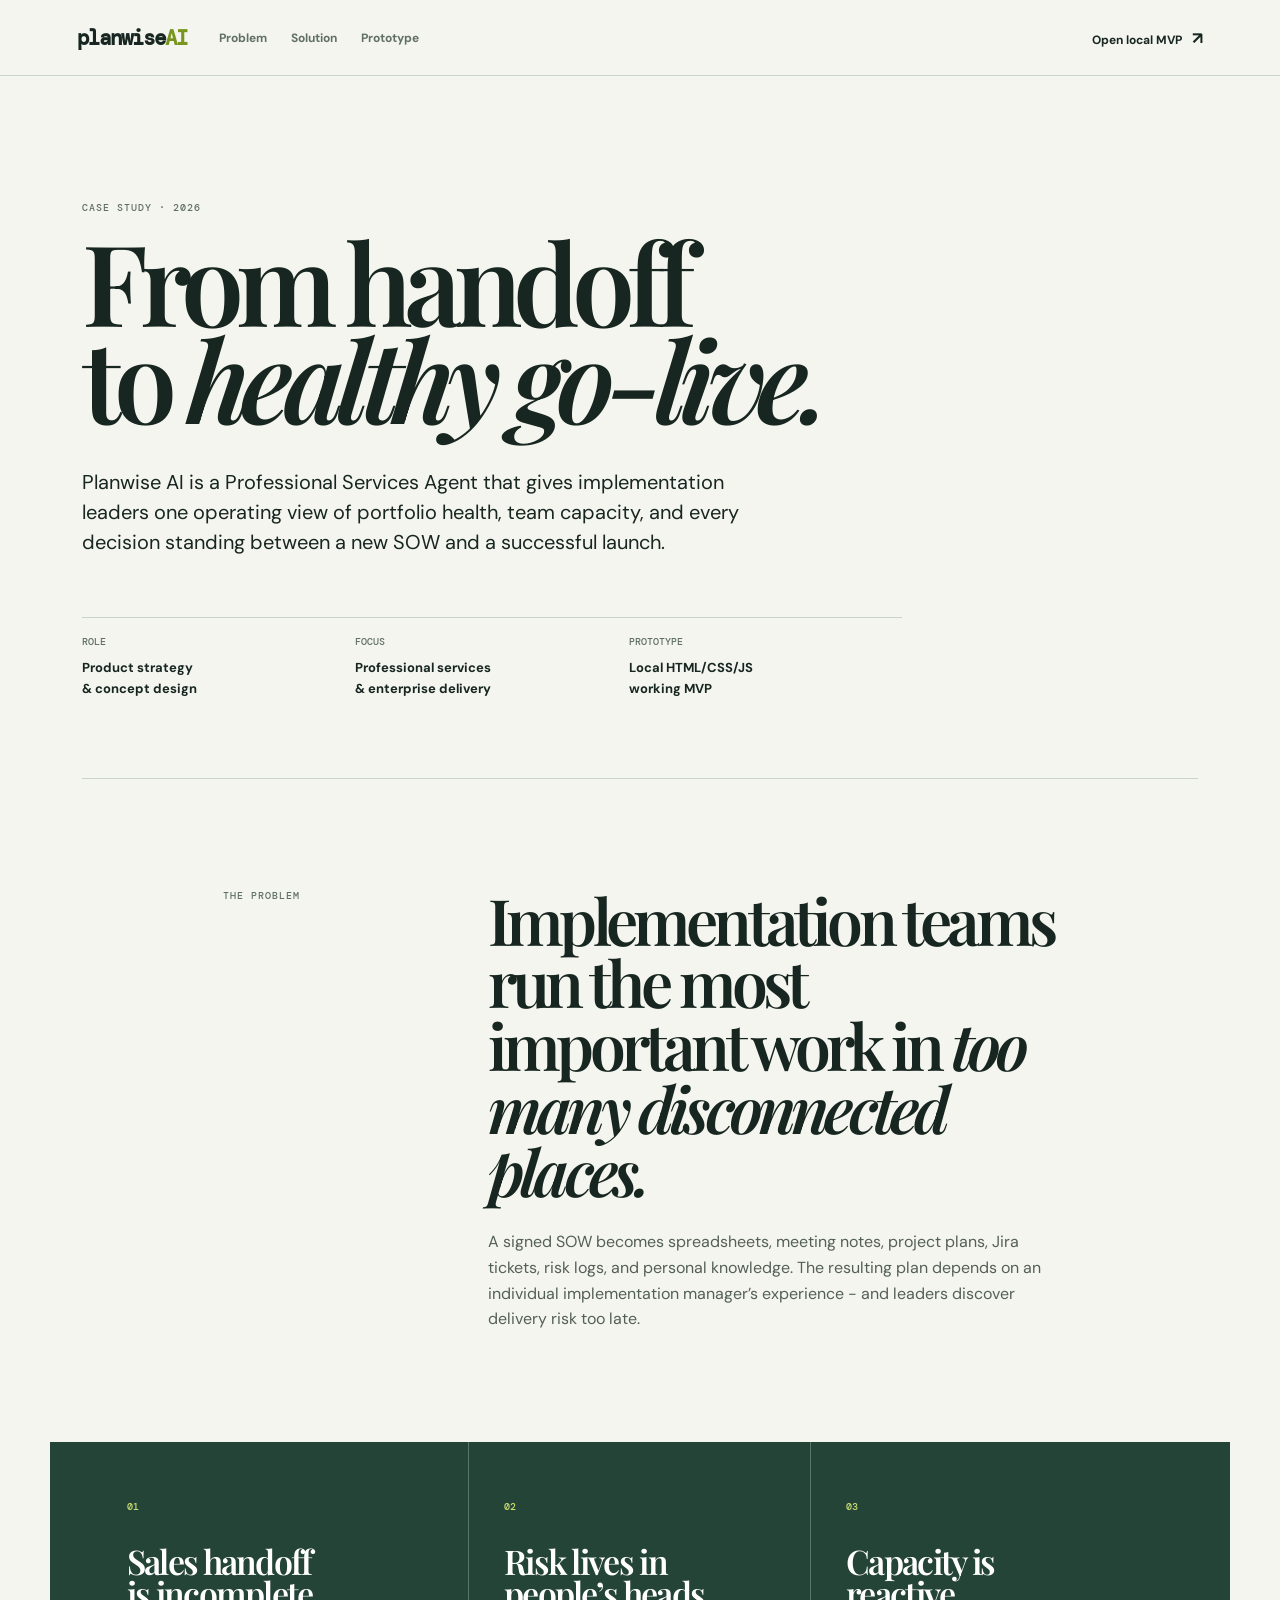
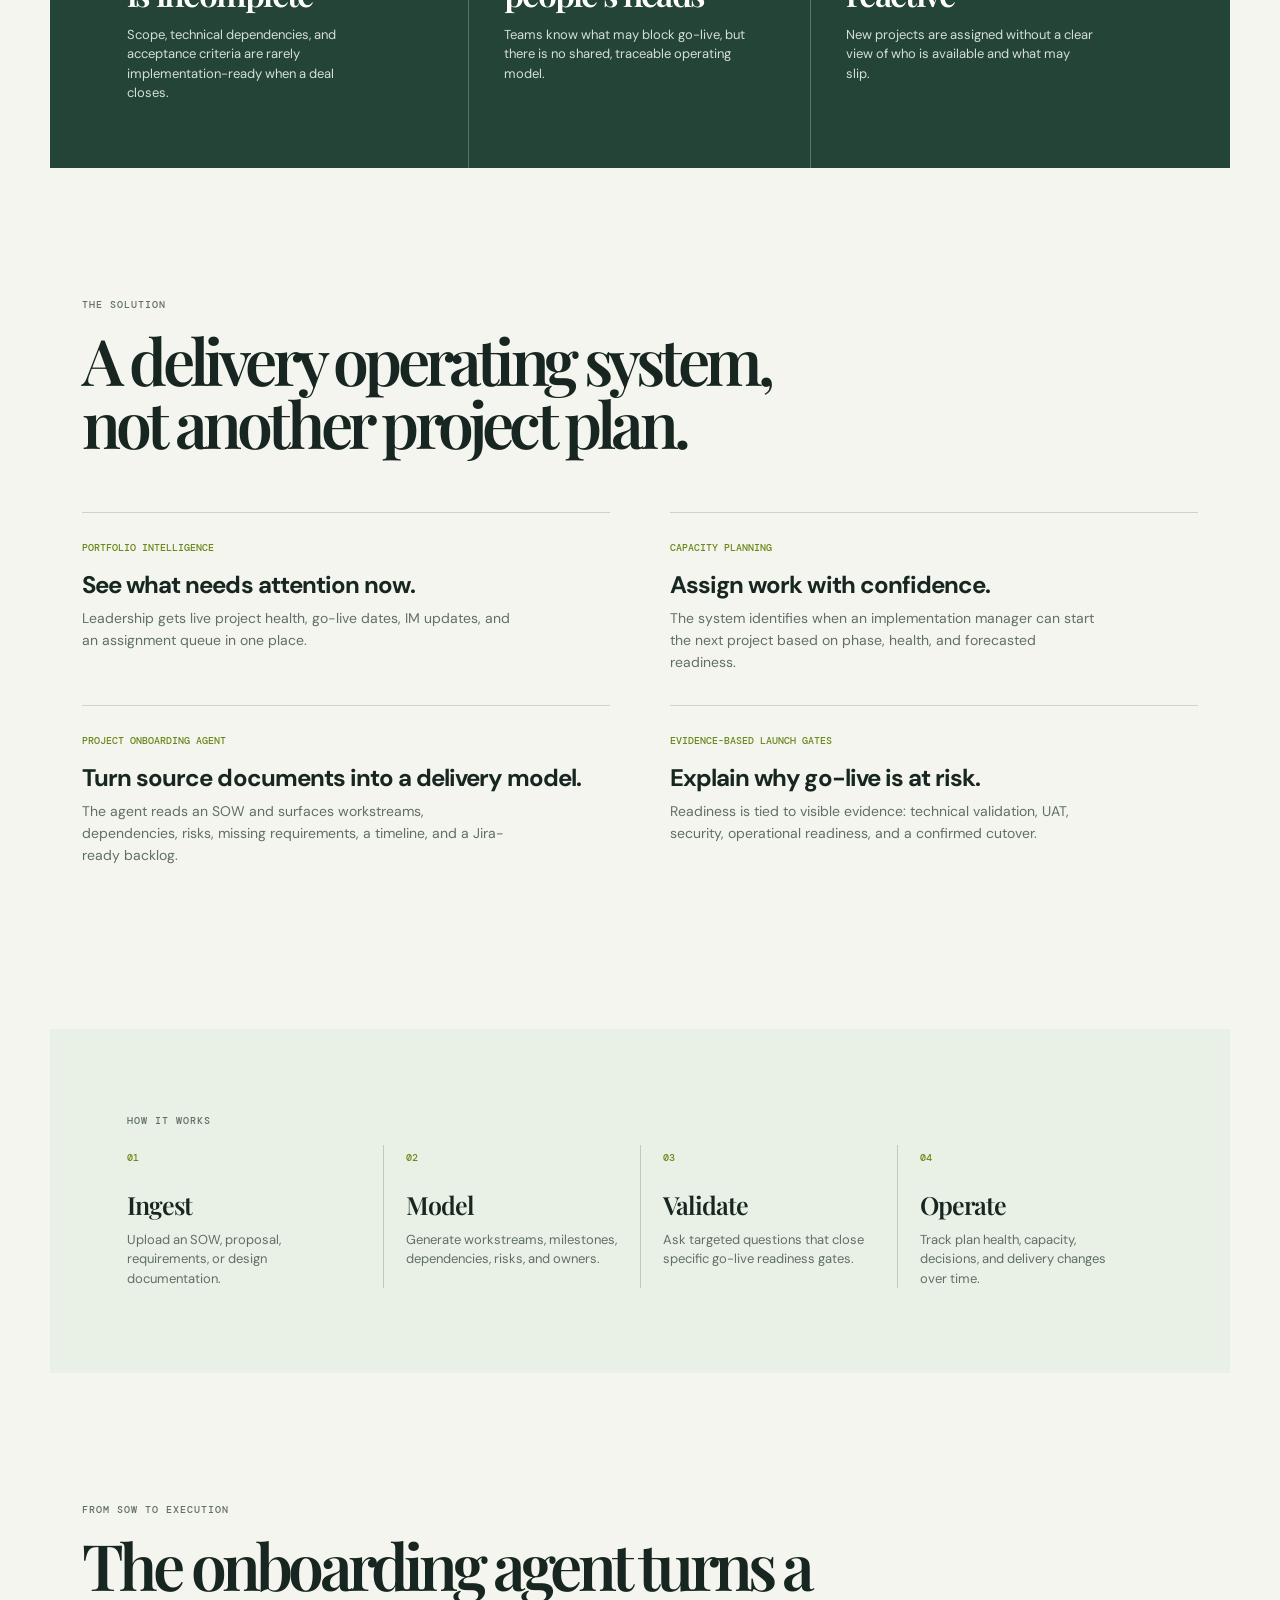
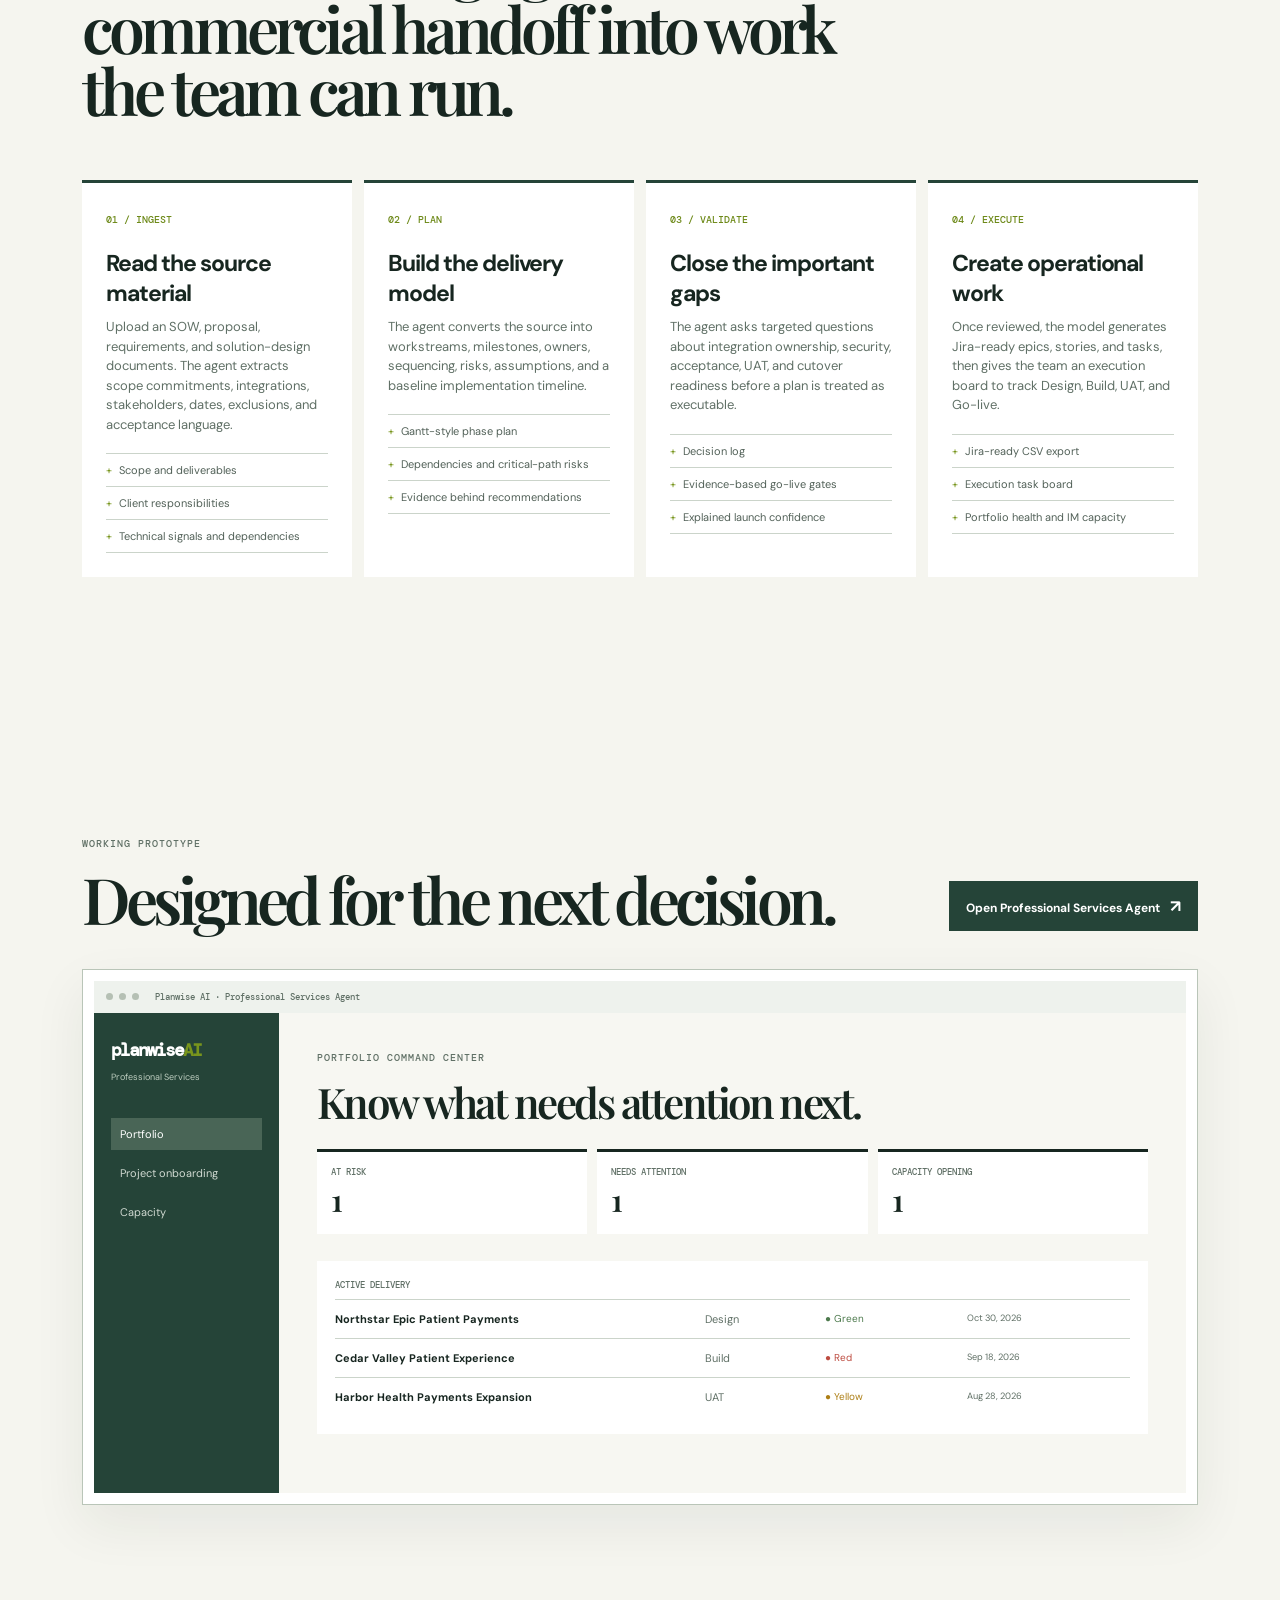
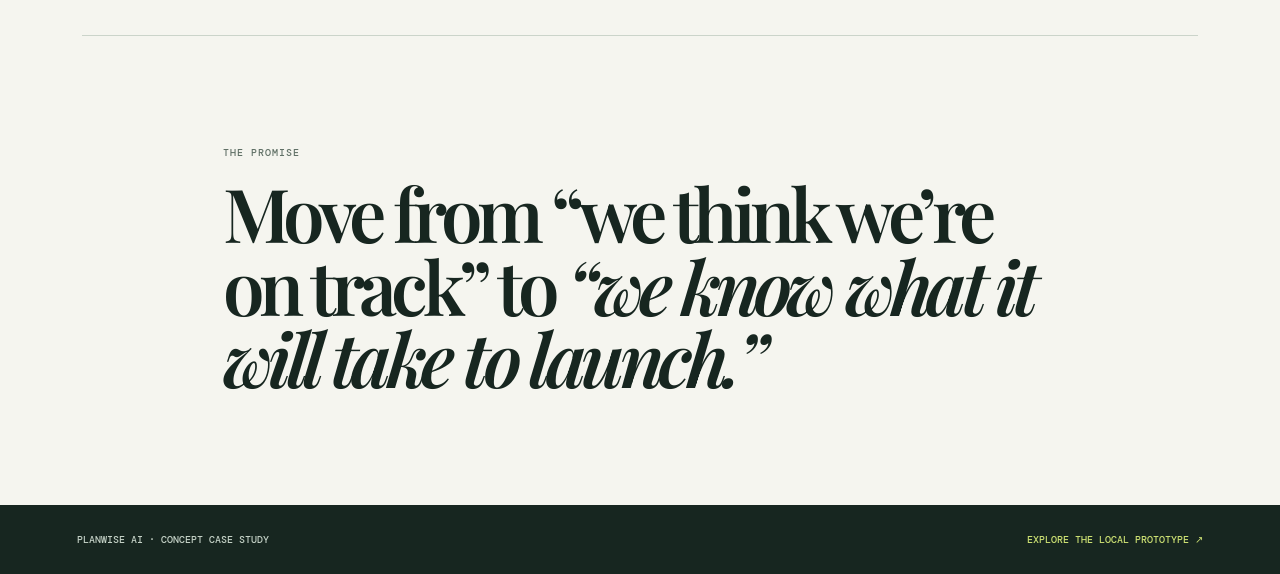
==== case-study.html @ 71d92f2e "Add Planwise AI case study" ====
<!doctype html>
<html lang="en">
<head>
  <meta charset="UTF-8">
  <meta name="viewport" content="width=device-width,initial-scale=1.0">
  <meta name="description" content="Case study: Planwise AI, a Professional Services Agent for implementation teams.">
  <title>Planwise AI | Professional Services Agent Case Study</title>
  <link rel="preconnect" href="https://fonts.googleapis.com">
  <link rel="preconnect" href="https://fonts.gstatic.com" crossorigin>
  <link href="https://fonts.googleapis.com/css2?family=DM+Mono:wght@400;500&family=DM+Sans:opsz,wght@9..40,400;9..40,500;9..40,600;9..40,700&family=Playfair+Display:ital,wght@0,600;0,700;1,600&display=swap" rel="stylesheet">
  <link rel="stylesheet" href="case-study.css">
  <style>
    .pipeline{padding:130px 0}.pipeline-grid{display:grid;grid-template-columns:repeat(4,1fr);gap:12px}.pipeline-grid article{background:#fff;padding:24px;border-top:3px solid var(--forest)}.pipeline-grid span{font:500 10px 'DM Mono',monospace;color:#6d8918;text-transform:uppercase}.pipeline-grid h3{font-size:23px;letter-spacing:-.045em;margin:20px 0 9px}.pipeline-grid p{font-size:13px;line-height:1.5;color:var(--muted);margin:0 0 19px}.pipeline-grid ul{list-style:none;padding:0;margin:0;border-top:1px solid var(--line)}.pipeline-grid li{font-size:11px;padding:9px 0;border-bottom:1px solid var(--line);color:#526158}.pipeline-grid li:before{content:'+';color:#78951d;margin-right:7px}@media(max-width:720px){.pipeline{padding:75px 0}.pipeline-grid{grid-template-columns:1fr}}
  </style>
</head>
<body>
  <header class="nav">
    <a class="brand" href="index.html">planwise<span>AI</span></a>
    <nav aria-label="Page navigation">
      <a href="#problem">Problem</a>
      <a href="#solution">Solution</a>
      <a href="#prototype">Prototype</a>
    </nav>
    <a class="app-link" href="index.html">Open local MVP <span>↗</span></a>
  </header>

  <main>
    <section class="hero">
      <p class="eyebrow">Case study · 2026</p>
      <h1>From handoff<br>to <em>healthy go-live.</em></h1>
      <p class="lede">Planwise AI is a Professional Services Agent that gives implementation leaders one operating view of portfolio health, team capacity, and every decision standing between a new SOW and a successful launch.</p>
      <div class="hero-meta">
        <div><span>Role</span><strong>Product strategy<br>&amp; concept design</strong></div>
        <div><span>Focus</span><strong>Professional services<br>&amp; enterprise delivery</strong></div>
        <div><span>Prototype</span><strong>Local HTML/CSS/JS<br>working MVP</strong></div>
      </div>
    </section>

    <section class="statement" id="problem">
      <p class="eyebrow">The problem</p>
      <div>
        <h2>Implementation teams run the most important work in <em>too many disconnected places.</em></h2>
        <p>A signed SOW becomes spreadsheets, meeting notes, project plans, Jira tickets, risk logs, and personal knowledge. The resulting plan depends on an individual implementation manager’s experience - and leaders discover delivery risk too late.</p>
      </div>
    </section>

    <section class="friction">
      <article><span>01</span><h3>Sales handoff<br>is incomplete</h3><p>Scope, technical dependencies, and acceptance criteria are rarely implementation-ready when a deal closes.</p></article>
      <article><span>02</span><h3>Risk lives in<br>people’s heads</h3><p>Teams know what may block go-live, but there is no shared, traceable operating model.</p></article>
      <article><span>03</span><h3>Capacity is<br>reactive</h3><p>New projects are assigned without a clear view of who is available and what may slip.</p></article>
    </section>

    <section class="solution" id="solution">
      <div class="section-title"><p class="eyebrow">The solution</p><h2>A delivery operating system, not another project plan.</h2></div>
      <div class="solution-grid">
        <article><span>Portfolio intelligence</span><h3>See what needs attention now.</h3><p>Leadership gets live project health, go-live dates, IM updates, and an assignment queue in one place.</p></article>
        <article><span>Capacity planning</span><h3>Assign work with confidence.</h3><p>The system identifies when an implementation manager can start the next project based on phase, health, and forecasted readiness.</p></article>
        <article><span>Project onboarding agent</span><h3>Turn source documents into a delivery model.</h3><p>The agent reads an SOW and surfaces workstreams, dependencies, risks, missing requirements, a timeline, and a Jira-ready backlog.</p></article>
        <article><span>Evidence-based launch gates</span><h3>Explain why go-live is at risk.</h3><p>Readiness is tied to visible evidence: technical validation, UAT, security, operational readiness, and a confirmed cutover.</p></article>
      </div>
    </section>

    <section class="flow">
      <p class="eyebrow">How it works</p>
      <div class="flow-steps">
        <div><b>01</b><h3>Ingest</h3><p>Upload an SOW, proposal, requirements, or design documentation.</p></div>
        <div><b>02</b><h3>Model</h3><p>Generate workstreams, milestones, dependencies, risks, and owners.</p></div>
        <div><b>03</b><h3>Validate</h3><p>Ask targeted questions that close specific go-live readiness gates.</p></div>
        <div><b>04</b><h3>Operate</h3><p>Track plan health, capacity, decisions, and delivery changes over time.</p></div>
      </div>
    </section>

    <section class="pipeline" id="planning">
      <div class="section-title"><p class="eyebrow">From SOW to execution</p><h2>The onboarding agent turns a commercial handoff into work the team can run.</h2></div>
      <div class="pipeline-grid">
        <article><span>01 / Ingest</span><h3>Read the source material</h3><p>Upload an SOW, proposal, requirements, and solution-design documents. The agent extracts scope commitments, integrations, stakeholders, dates, exclusions, and acceptance language.</p><ul><li>Scope and deliverables</li><li>Client responsibilities</li><li>Technical signals and dependencies</li></ul></article>
        <article><span>02 / Plan</span><h3>Build the delivery model</h3><p>The agent converts the source into workstreams, milestones, owners, sequencing, risks, assumptions, and a baseline implementation timeline.</p><ul><li>Gantt-style phase plan</li><li>Dependencies and critical-path risks</li><li>Evidence behind recommendations</li></ul></article>
        <article><span>03 / Validate</span><h3>Close the important gaps</h3><p>The agent asks targeted questions about integration ownership, security, acceptance, UAT, and cutover readiness before a plan is treated as executable.</p><ul><li>Decision log</li><li>Evidence-based go-live gates</li><li>Explained launch confidence</li></ul></article>
        <article><span>04 / Execute</span><h3>Create operational work</h3><p>Once reviewed, the model generates Jira-ready epics, stories, and tasks, then gives the team an execution board to track Design, Build, UAT, and Go-live.</p><ul><li>Jira-ready CSV export</li><li>Execution task board</li><li>Portfolio health and IM capacity</li></ul></article>
      </div>
    </section>

    <section class="prototype" id="prototype">
      <div class="prototype-top"><div><p class="eyebrow">Working prototype</p><h2>Designed for the next decision.</h2></div><a href="index.html">Open Professional Services Agent <span>↗</span></a></div>
      <div class="product-frame">
        <div class="frame-bar"><i></i><i></i><i></i><span>Planwise AI · Professional Services Agent</span></div>
        <div class="mock-app">
          <aside><b>planwise<span>AI</span></b><small>Professional Services</small><a class="selected">Portfolio</a><a>Project onboarding</a><a>Capacity</a></aside>
          <div class="mock-main">
            <p class="eyebrow">Portfolio command center</p><h3>Know what needs attention next.</h3>
            <div class="mock-stats"><div><span>At risk</span><strong>1</strong></div><div><span>Needs attention</span><strong>1</strong></div><div><span>Capacity opening</span><strong>1</strong></div></div>
            <div class="mock-table"><div class="table-label">Active delivery</div><div class="mock-row"><b>Northstar Epic Patient Payments</b><span>Design</span><em class="green">● Green</em><small>Oct 30, 2026</small></div><div class="mock-row"><b>Cedar Valley Patient Experience</b><span>Build</span><em class="red">● Red</em><small>Sep 18, 2026</small></div><div class="mock-row"><b>Harbor Health Payments Expansion</b><span>UAT</span><em class="yellow">● Yellow</em><small>Aug 28, 2026</small></div></div>
          </div>
        </div>
      </div>
    </section>

    <section class="outcome">
      <p class="eyebrow">The promise</p>
      <h2>Move from “we think we’re on track” to <em>“we know what it will take to launch.”</em></h2>
    </section>
  </main>

  <footer><span>Planwise AI · Concept case study</span><a href="index.html">Explore the local prototype ↗</a></footer>
</body>
</html>
---- case-study.css ----
:root{--ink:#172620;--forest:#254438;--lime:#cbdf72;--paper:#f5f5ef;--soft:#e6ede3;--line:#cbd4ca;--muted:#607066;--red:#bd4c41;--yellow:#ad7f16;--green:#4d7a4d}*{box-sizing:border-box}html{scroll-behavior:smooth}body{margin:0;background:var(--paper);color:var(--ink);font-family:'DM Sans',sans-serif}.nav{height:76px;padding:0 6vw;display:flex;align-items:center;border-bottom:1px solid var(--line);gap:32px}.brand{font:700 21px 'DM Mono',monospace;letter-spacing:-2px;color:var(--ink);text-decoration:none}.brand span,.mock-app aside b span{color:#78951d}.nav nav{display:flex;gap:24px}.nav nav a{font-size:12px;color:var(--muted);font-weight:700;text-decoration:none}.app-link{margin-left:auto;font-size:12px;font-weight:700;color:var(--ink);text-decoration:none}.app-link span,.prototype-top a span{font-size:17px;margin-left:7px}main{max-width:1180px;margin:auto;padding:0 32px}.eyebrow{font:500 10px 'DM Mono',monospace;letter-spacing:.1em;text-transform:uppercase;color:var(--muted);margin:0 0 18px}.hero{padding:125px 0 80px}.hero h1,.statement h2,.section-title h2,.prototype h2,.outcome h2{font:600 clamp(60px,8.8vw,128px)/.86 'Playfair Display',serif;letter-spacing:-.075em;margin:0}.lede{font-size:20px;line-height:1.5;max-width:690px;margin:41px 0 60px}.hero-meta{border-top:1px solid var(--line);display:grid;grid-template-columns:repeat(3,1fr);max-width:820px}.hero-meta div{padding:17px 15px 0 0}.hero-meta span{display:block;font:500 10px 'DM Mono',monospace;color:var(--muted);text-transform:uppercase;margin-bottom:8px}.hero-meta strong{font-size:13px;line-height:1.35}.statement{display:grid;grid-template-columns:27% 1fr;gap:40px;padding:110px 11vw;border-top:1px solid var(--line)}.statement h2,.section-title h2,.prototype h2,.outcome h2{font-size:clamp(38px,5vw,66px);line-height:.98}.statement p:last-child{max-width:620px;line-height:1.6;color:#536057;margin:27px 0 0}.friction{display:grid;grid-template-columns:repeat(3,1fr);background:var(--forest);color:white;padding:0 6vw;margin:0 -32px}.friction article{padding:52px 35px;border-right:1px solid #5b7469}.friction article:first-child{padding-left:0}.friction article:last-child{border:0}.friction span{font:500 10px 'DM Mono',monospace;color:var(--lime)}.friction h3{font:600 34px/.96 'Playfair Display',serif;letter-spacing:-.05em;margin:30px 0 15px}.friction p{font-size:13px;line-height:1.5;color:#d5dfd6;max-width:250px}.solution{padding:130px 0}.section-title{max-width:760px;margin-bottom:58px}.solution-grid{display:grid;grid-template-columns:1fr 1fr;gap:0 60px}.solution-grid article{border-top:1px solid var(--line);padding:22px 0 32px}.solution-grid span{font:500 10px 'DM Mono',monospace;color:#6b871a;text-transform:uppercase}.solution-grid h3{font-size:24px;letter-spacing:-.04em;margin:13px 0 8px}.solution-grid p{margin:0;max-width:430px;color:var(--muted);font-size:14px;line-height:1.55}.flow{padding:85px 6vw;background:#e9f0e5;margin:0 -32px}.flow-steps{display:grid;grid-template-columns:repeat(4,1fr)}.flow-steps div{padding:0 22px;border-left:1px solid #bdcabb}.flow-steps div:first-child{padding-left:0;border:0}.flow-steps b{font:500 10px 'DM Mono',monospace;color:#6d8918}.flow-steps h3{font:600 25px 'Playfair Display',serif;margin:22px 0 9px;letter-spacing:-.04em}.flow-steps p{font-size:13px;color:var(--muted);line-height:1.5;margin:0}.prototype{padding:130px 0}.prototype-top{display:flex;justify-content:space-between;align-items:end;margin-bottom:38px}.prototype-top h2{font-size:clamp(38px,5vw,65px)}.prototype-top a{background:var(--forest);color:white;text-decoration:none;padding:14px 17px;font-size:12px;font-weight:700}.product-frame{border:1px solid #b9c5b8;background:#fff;padding:11px;box-shadow:0 20px 50px #17262012}.frame-bar{height:32px;background:#eef2ed;padding:0 12px;display:flex;gap:6px;align-items:center}.frame-bar i{width:7px;height:7px;border-radius:50%;background:#b5c0b4}.frame-bar span{margin-left:10px;font:500 9px 'DM Mono',monospace;color:var(--muted)}.mock-app{height:480px;display:grid;grid-template-columns:185px 1fr}.mock-app aside{background:var(--forest);color:white;padding:25px 17px;display:flex;flex-direction:column;gap:7px}.mock-app aside b{font:700 18px 'DM Mono',monospace;letter-spacing:-2px}.mock-app aside small{font-size:9px;color:#bdcdbf;margin:2px 0 28px}.mock-app aside a{font-size:11px;color:#d0d9d1;padding:9px;text-decoration:none}.mock-app aside .selected{background:#496556;color:white}.mock-main{padding:38px;background:#f7f7f2}.mock-main h3{font:600 42px/.96 'Playfair Display',serif;letter-spacing:-.06em;margin:0}.mock-stats{display:grid;grid-template-columns:repeat(3,1fr);gap:10px;margin:27px 0}.mock-stats div{background:white;padding:14px;border-top:3px solid var(--ink)}.mock-stats span{display:block;font:500 9px 'DM Mono',monospace;text-transform:uppercase;color:var(--muted)}.mock-stats strong{font:600 31px 'Playfair Display',serif}.mock-table{background:white;padding:18px}.table-label{font:500 9px 'DM Mono',monospace;text-transform:uppercase;color:var(--muted);margin-bottom:8px}.mock-row{display:grid;grid-template-columns:1.7fr .55fr .65fr .75fr;border-top:1px solid var(--line);padding:12px 0;font-size:11px}.mock-row span,.mock-row small{color:var(--muted)}.mock-row em{font-style:normal;font-size:10px}.mock-row .green{color:var(--green)}.mock-row .red{color:var(--red)}.mock-row .yellow{color:var(--yellow)}.outcome{padding:110px 11vw;border-top:1px solid var(--line)}.outcome h2{font-size:clamp(40px,5.8vw,76px)}footer{display:flex;justify-content:space-between;background:var(--ink);color:#c3d0c5;padding:28px 6vw;font:500 10px 'DM Mono',monospace;text-transform:uppercase}footer a{color:var(--lime);text-decoration:none}@media(max-width:720px){.nav{padding:0 22px;height:64px;gap:14px}.nav nav{display:none}.app-link{font-size:10px}.app-link span{display:none}main{padding:0 22px}.hero{padding:80px 0 55px}.hero h1{font-size:62px}.lede{font-size:17px;margin:30px 0 40px}.hero-meta{grid-template-columns:1fr 1fr}.hero-meta div:last-child{display:none}.statement{grid-template-columns:1fr;padding:75px 0;gap:10px}.friction{grid-template-columns:1fr;margin:0 -22px;padding:0 22px}.friction article,.friction article:first-child{padding:34px 0;border-right:0;border-bottom:1px solid #5b7469}.friction article:last-child{border:0}.solution{padding:75px 0}.solution-grid{grid-template-columns:1fr;gap:0}.flow{margin:0 -22px;padding:65px 22px}.flow-steps{grid-template-columns:1fr 1fr;gap:28px}.flow-steps div,.flow-steps div:first-child{padding:0;border:0}.prototype{padding:75px 0}.prototype-top{display:block}.prototype-top a{display:inline-block;margin-top:22px}.mock-app{height:410px;grid-template-columns:95px 1fr}.mock-app aside{padding:17px 10px}.mock-app aside small{display:none}.mock-app aside a{font-size:9px;padding:8px 3px}.mock-main{padding:24px 15px}.mock-main h3{font-size:30px}.mock-stats{grid-template-columns:1fr 1fr}.mock-stats div:last-child{display:none}.mock-row{grid-template-columns:1fr .7fr}.mock-row em,.mock-row small{display:none}.outcome{padding:75px 0}footer{padding:25px 22px;display:block;line-height:2}footer a{display:block}}
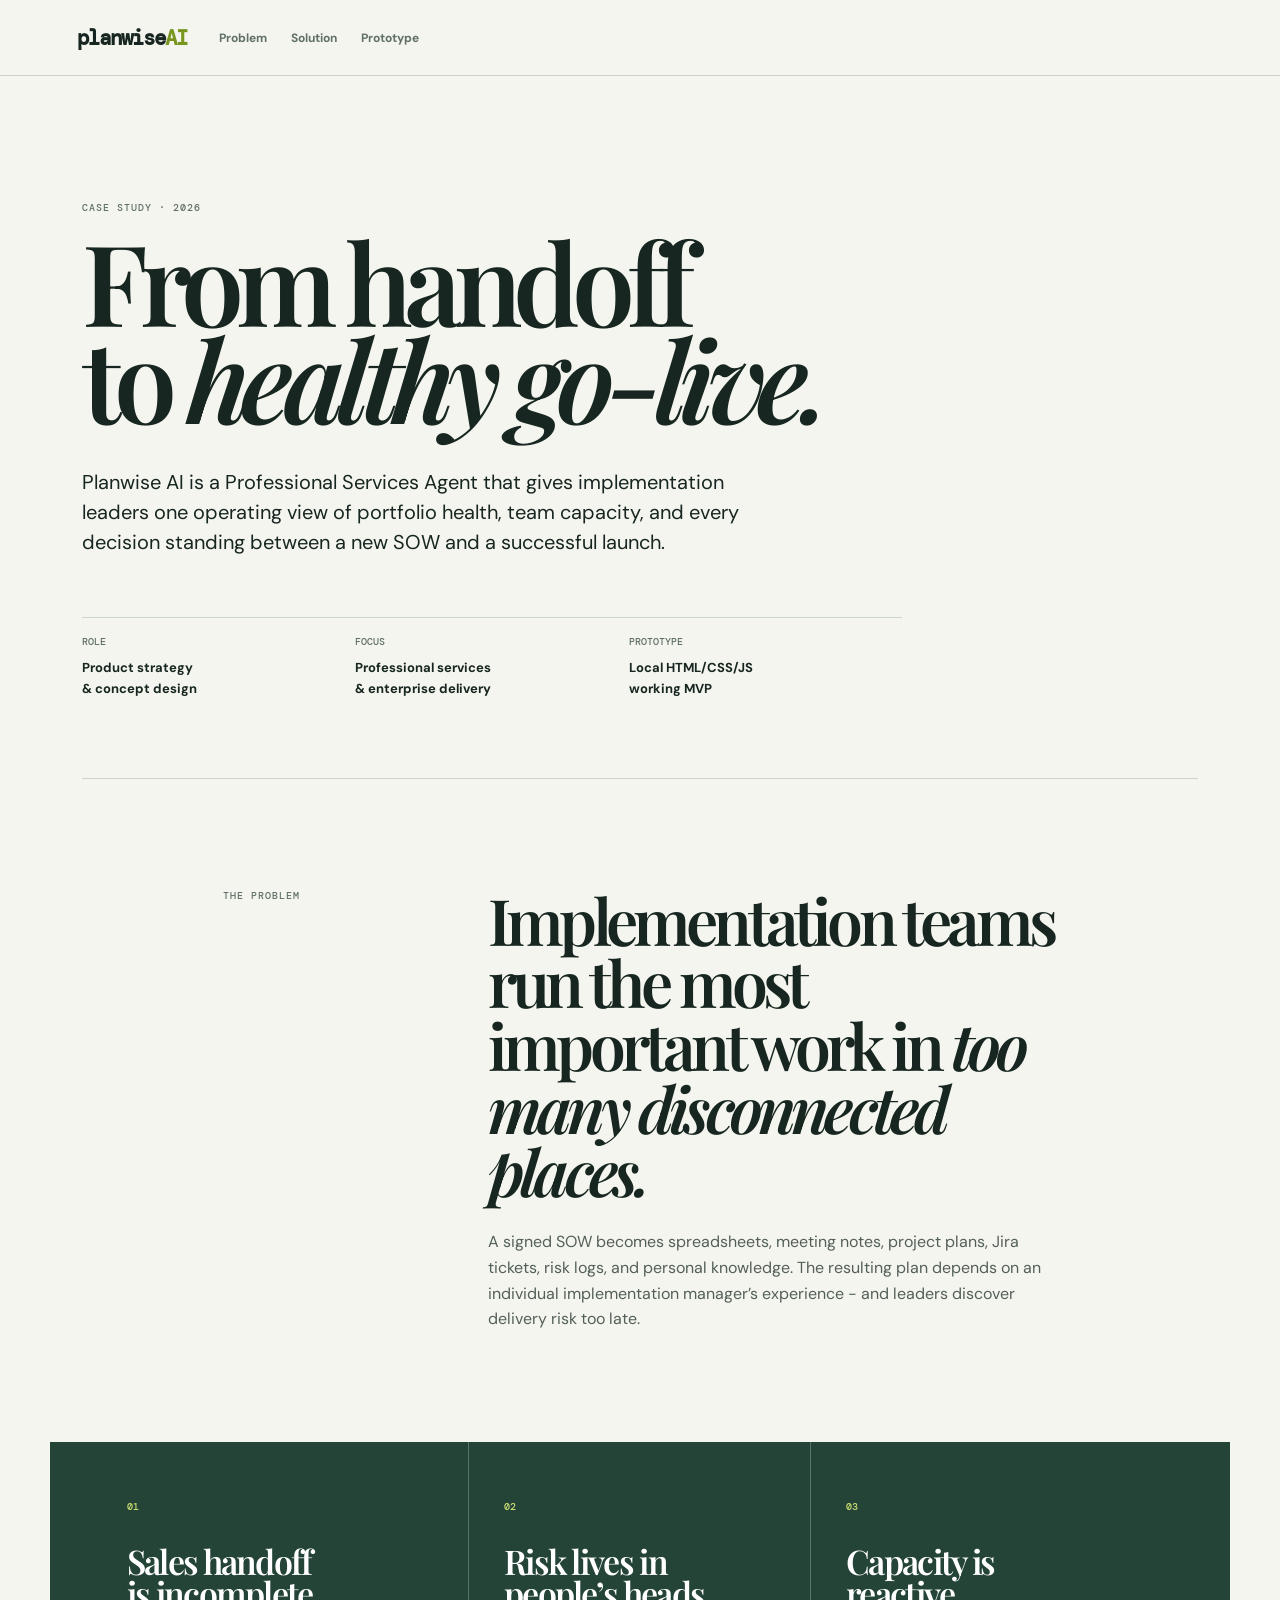
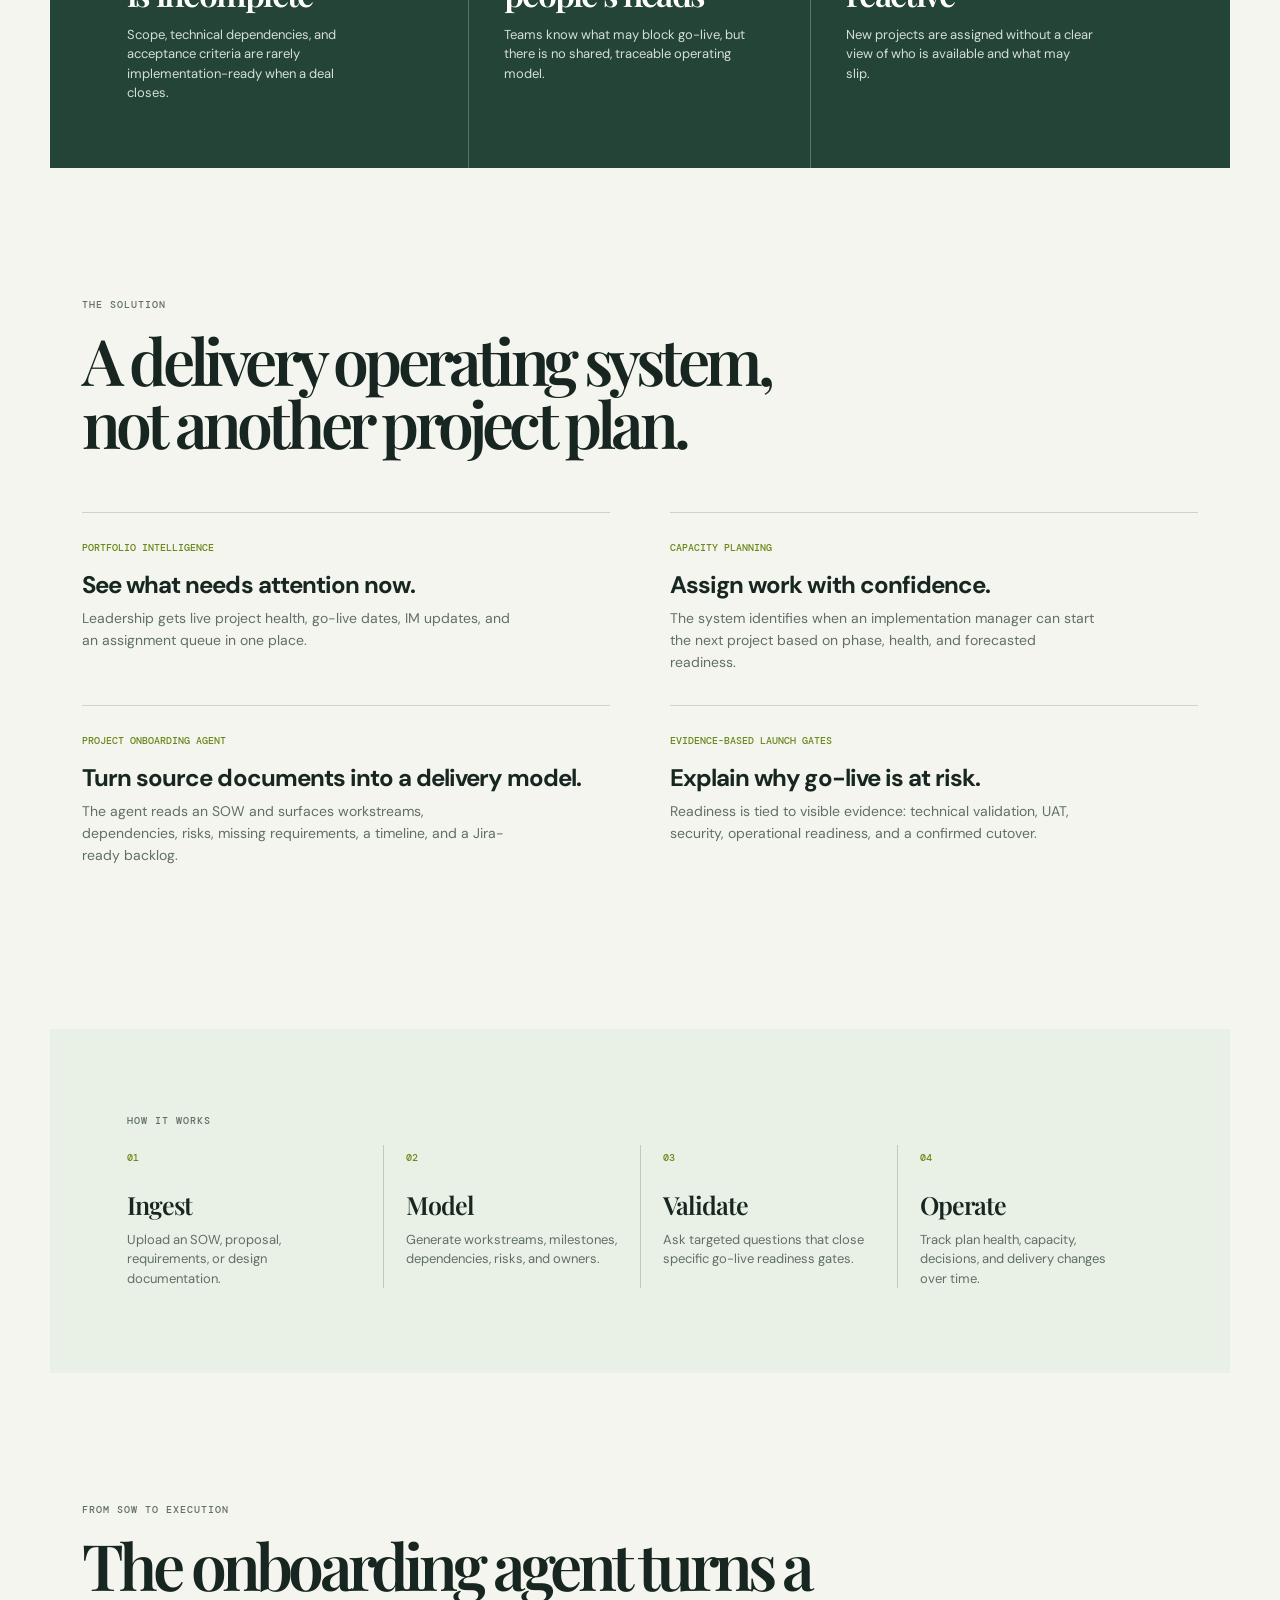
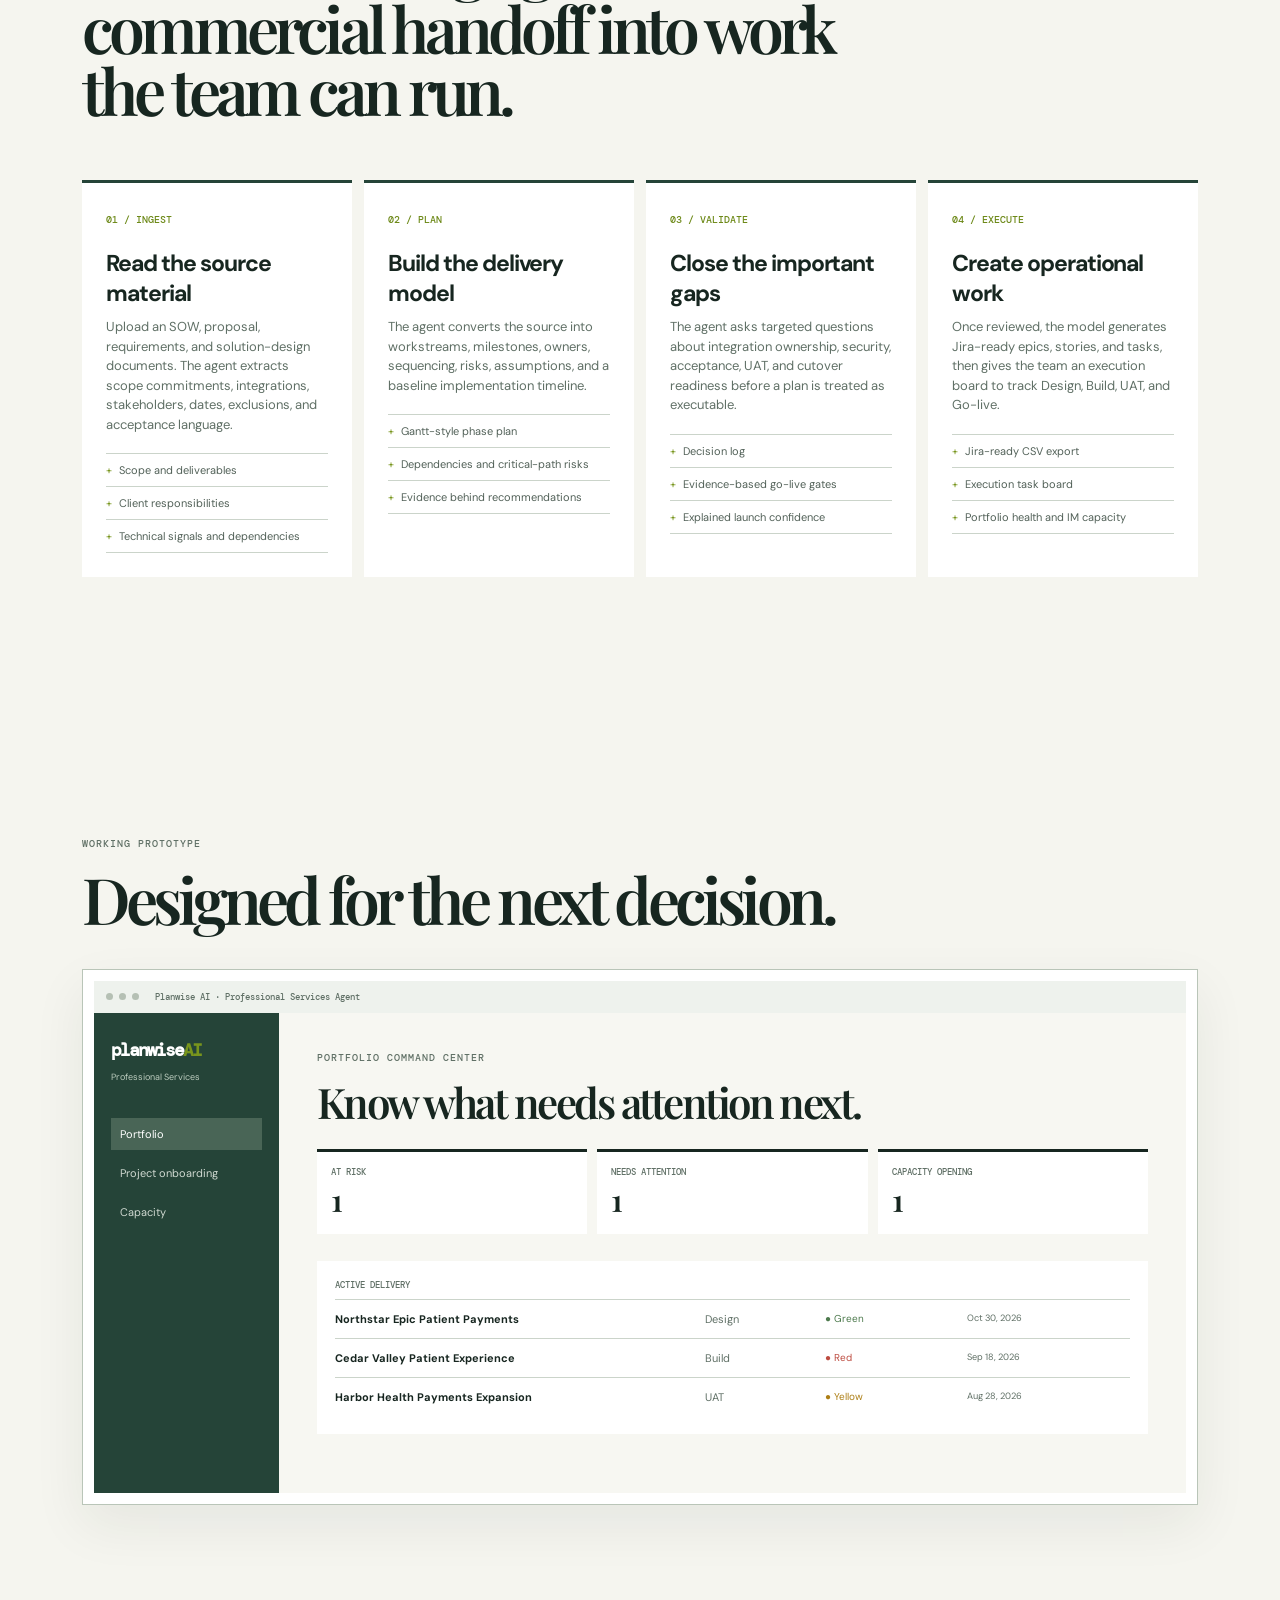
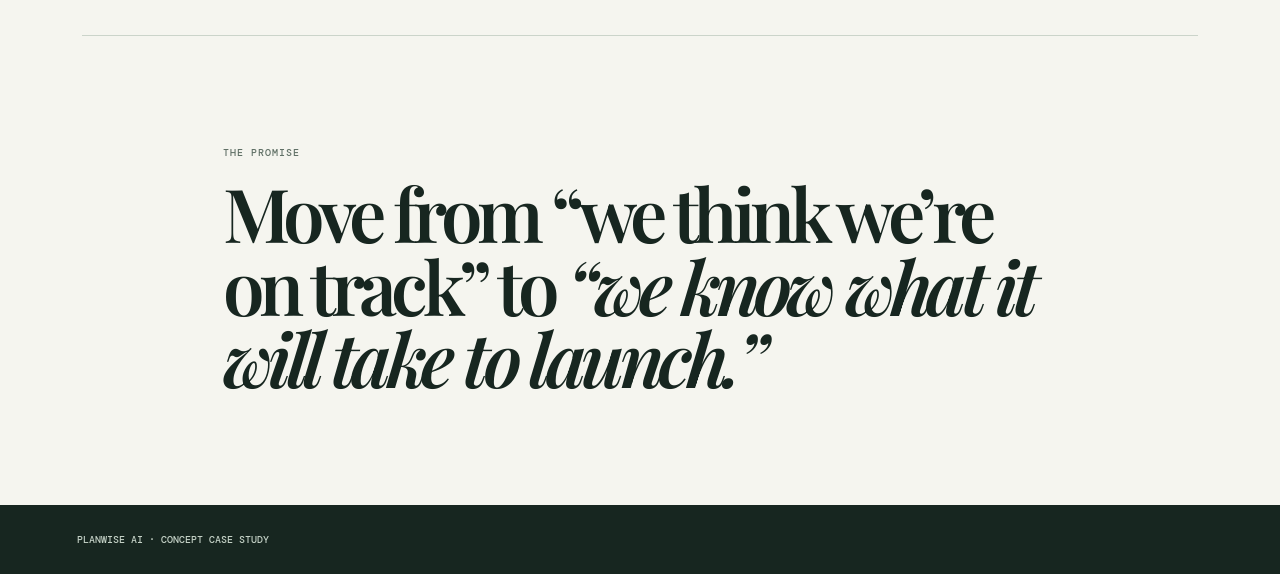
==== commit c6eb6abb: "Remove Implementation Command Center from public site Case study text stays live; the interactive pr" ====
--- a/case-study.html
+++ b/case-study.html
@@ -15,13 +15,12 @@
 </head>
 <body>
   <header class="nav">
-    <a class="brand" href="index.html">planwise<span>AI</span></a>
+    <a class="brand" href="#top">planwise<span>AI</span></a>
     <nav aria-label="Page navigation">
       <a href="#problem">Problem</a>
       <a href="#solution">Solution</a>
       <a href="#prototype">Prototype</a>
     </nav>
-    <a class="app-link" href="index.html">Open local MVP <span>↗</span></a>
   </header>
 
   <main>
@@ -81,7 +80,7 @@
     </section>
 
     <section class="prototype" id="prototype">
-      <div class="prototype-top"><div><p class="eyebrow">Working prototype</p><h2>Designed for the next decision.</h2></div><a href="index.html">Open Professional Services Agent <span>↗</span></a></div>
+      <div class="prototype-top"><div><p class="eyebrow">Working prototype</p><h2>Designed for the next decision.</h2></div></div>
       <div class="product-frame">
         <div class="frame-bar"><i></i><i></i><i></i><span>Planwise AI · Professional Services Agent</span></div>
         <div class="mock-app">
@@ -101,6 +100,6 @@
     </section>
   </main>
 
-  <footer><span>Planwise AI · Concept case study</span><a href="index.html">Explore the local prototype ↗</a></footer>
+  <footer><span>Planwise AI · Concept case study</span></footer>
 </body>
 </html>
